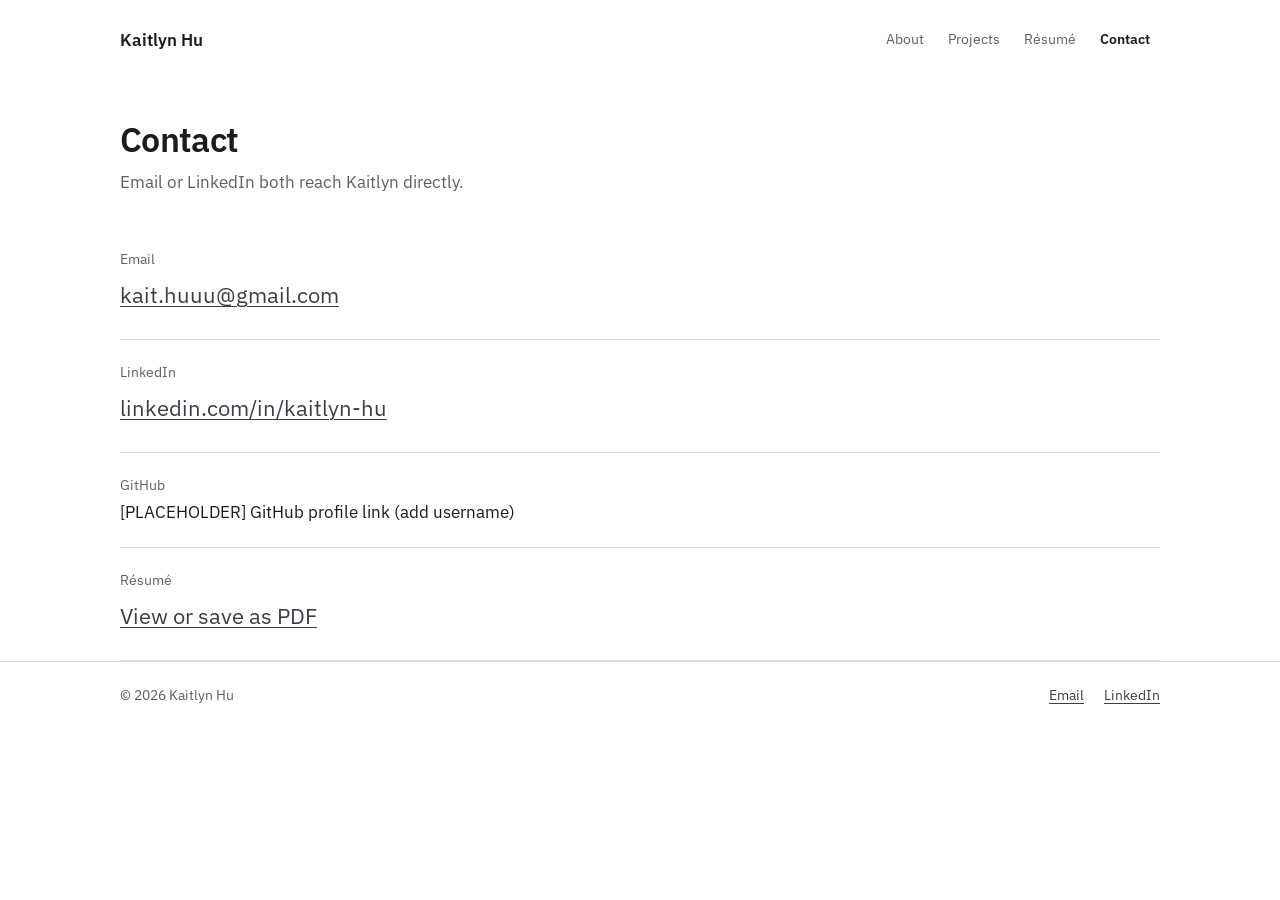
==== contact.html @ c2bc8e2d "Add files via upload" ====
<!doctype html>
<html lang="en">
<head>
  <meta charset="utf-8">
  <meta name="viewport" content="width=device-width, initial-scale=1">
  <title>Contact — Kaitlyn Hu</title>
  <meta name="description" content="Contact Kaitlyn Hu by email or LinkedIn.">
  <meta name="theme-color" content="#FFFFFF">
  <meta property="og:title" content="Kaitlyn Hu — Business Analyst">
  <meta property="og:description" content="Enterprise risk management, risk assessment and business intelligence. Power BI, Excel/VBA, SAS, R.">
  <meta property="og:type" content="website">
  <meta property="og:image" content="./photo.jpg">
  <link rel="icon" href="data:image/svg+xml,%3Csvg xmlns='http://www.w3.org/2000/svg' viewBox='0 0 64 64'%3E%3Crect width='64' height='64' fill='%2315171C'/%3E%3Ctext x='32' y='42' font-family='Arial,sans-serif' font-size='28' font-weight='700' fill='white' text-anchor='middle'%3EKH%3C/text%3E%3C/svg%3E">
  <link rel="preconnect" href="https://fonts.googleapis.com">
  <link rel="preconnect" href="https://fonts.gstatic.com" crossorigin>
  <link href="https://fonts.googleapis.com/css2?family=IBM+Plex+Sans:wght@400;500;600&display=swap" rel="stylesheet">
  <link rel="stylesheet" href="./styles.css">
</head>
<body>
  <a class="skip" href="#main">Skip to content</a>

  <header class="site-header">
    <div class="wrap">
      <a class="wordmark" href="./index.html">Kaitlyn Hu</a>
      <nav class="site-nav" aria-label="Main">
        <a href="./about.html">About</a>
        <a href="./projects.html">Projects</a>
        <a href="./resume.html">Résumé</a>
        <a href="./contact.html" aria-current="page">Contact</a>
      </nav>
    </div>
  </header>

  <main id="main" class="wrap">

    <section class="page-title" aria-labelledby="c-h">
      <h1 id="c-h">Contact</h1>
      <p>Email or LinkedIn both reach Kaitlyn directly.</p>
      <ul class="contact-list">
        <li><span class="label">Email</span><a href="mailto:kait.huuu@gmail.com">kait.huuu@gmail.com</a></li>
        <li><span class="label">LinkedIn</span><a href="https://www.linkedin.com/in/kaitlyn-hu/">linkedin.com/in/kaitlyn-hu</a></li>
        <li><span class="label">GitHub</span><span>[PLACEHOLDER] GitHub profile link (add username)</span></li>
        <li><span class="label">Résumé</span><a href="./resume.html">View or save as PDF</a></li>
      </ul>
    </section>
  </main>

  <footer class="site-footer">
    <div class="wrap">
      <span>© 2026 Kaitlyn Hu</span>
      <nav class="footer-links" aria-label="Contact"><a href="mailto:kait.huuu@gmail.com">Email</a><a href="https://www.linkedin.com/in/kaitlyn-hu/">LinkedIn</a></nav>
    </div>
  </footer>
</body>
</html>
---- styles.css ----
/* =========================================================
   Kaitlyn Hu — portfolio styles
   Order: 1) design tokens  2) base  3) layout  4) components
   5) the "Used where?" filter  6) résumé + print
   ========================================================= */

/* ---------- 1. Design tokens ----------
   Every color and size lives here, so a change in one place
   changes the whole site. */
:root {
  --ground:  #FFFFFF;  /* page background */
  --surface: #F3F2EF;  /* quiet warm-gray panels (tool bar, résumé sheet edge) */
  --ink:     #1A1C20;  /* main text */
  --muted:   #5B6068;  /* secondary text; about 6.4:1 contrast on white */
  --rule:    #DDDBD6;  /* thin dividers */
  --accent:  #3A3F47;  /* graphite: links + the selected tool only; about 10:1 on white (neutral palette, Oct 29) */
  --accent-tint: #E9E7E2; /* warm-gray highlight behind a matching bullet */

  /* Five type sizes, clearly far apart */
  --t-xs: 14px;
  --t-s:  17px;
  --t-m:  22px;
  --t-l:  34px;
  --t-xl: 56px;

  --font: "IBM Plex Sans", system-ui, -apple-system, "Segoe UI", sans-serif;
  --page: 1120px;      /* max content width */
  --gutter: 20px;      /* side padding on phones */
}

/* ---------- 2. Base ---------- */
*, *::before, *::after { box-sizing: border-box; }

html { -webkit-text-size-adjust: 100%; }

body {
  margin: 0;
  background: var(--ground);
  color: var(--ink);
  font-family: var(--font);
  font-size: var(--t-s);
  line-height: 1.55;
  caret-color: var(--accent);
}

/* Dates and numbers line up in columns */
time, .num { font-variant-numeric: tabular-nums; }

::selection { background: var(--accent); color: #fff; }

h1, h2, h3 { line-height: 1.15; margin: 0; font-weight: 600; }
p { margin: 0; }

a { color: var(--accent); text-underline-offset: 3px; text-decoration-thickness: 1px; }
a:hover { text-decoration-thickness: 2px; }

/* Keyboard users always see where they are */
:focus-visible { outline: 2px solid var(--accent); outline-offset: 3px; }

img { max-width: 100%; height: auto; display: block; }

ul { padding-left: 1.1em; margin: 0; }

.skip {
  position: absolute; left: -9999px;
}
.skip:focus { left: var(--gutter); top: 8px; background: var(--ground); padding: 8px 12px; z-index: 10; }

/* ---------- 3. Layout ---------- */
.wrap {
  max-width: var(--page);
  margin: 0 auto;
  padding: 0 var(--gutter);
}

.site-header .wrap {
  display: flex;
  flex-wrap: wrap;
  align-items: center;
  justify-content: space-between;
  gap: 4px 24px;
  padding-top: 18px;
  padding-bottom: 18px;
}

.wordmark {
  display: inline-flex;
  align-items: center;
  min-height: 44px;
  font-weight: 600;
  font-size: var(--t-s);
  color: var(--ink);
  text-decoration: none;
}

.site-nav { display: flex; flex-wrap: wrap; gap: 0 4px; }
.site-nav a {
  display: inline-flex;
  align-items: center;
  min-height: 44px;           /* comfortable touch target */
  padding: 0 10px;
  color: var(--muted);
  text-decoration: none;
  font-size: var(--t-xs);
}
.site-nav a:hover { color: var(--ink); }
.site-nav a[aria-current="page"] { color: var(--ink); font-weight: 600; }

main { padding-bottom: 96px; }

section { padding-top: 72px; }

.section-head {
  display: flex;
  flex-wrap: wrap;
  align-items: baseline;
  justify-content: space-between;
  gap: 8px 24px;
  padding-bottom: 16px;
  border-bottom: 1px solid var(--ink);
}
.section-head h2 { font-size: var(--t-l); letter-spacing: -0.01em; }
.section-head p { color: var(--muted); font-size: var(--t-xs); }

.site-footer {
  border-top: 1px solid var(--rule);
  color: var(--muted);
  font-size: var(--t-xs);
}
.site-footer .wrap {
  display: flex; flex-wrap: wrap; justify-content: space-between; gap: 8px 24px;
  padding-top: 12px; padding-bottom: 32px; align-items: center;
}
.footer-links { display: flex; gap: 20px; }
.footer-links a { display: inline-flex; align-items: center; min-height: 44px; }

/* ---------- 4. Components ---------- */

/* Hero: the photo is the biggest thing on the first screen */
.hero {
  display: grid;
  gap: 28px;
  padding-top: 8px;
}
.hero-photo { margin: 0; }
.hero-photo img {
  width: 100%;
  aspect-ratio: 1 / 1;        /* square on phones so the name is still near the top */
  object-fit: cover;
  object-position: 50% 22%;   /* keep the face in frame when cropped */
  border: 1px solid var(--rule);
  background: var(--surface);
}
.hero h1 {
  font-size: var(--t-l);
  letter-spacing: -0.02em;
}
.role { font-size: var(--t-m); color: var(--muted); margin-top: 6px; }
.lede { font-size: var(--t-m); margin-top: 24px; max-width: 30em; line-height: 1.4; }

.facts {
  display: grid;
  gap: 14px;
  margin: 32px 0 0;
  padding: 0;
}
.facts div { display: grid; gap: 2px; align-content: start; }
.facts dt { font-size: var(--t-xs); color: var(--muted); }
.facts dd { margin: 0; }

.actions { display: flex; flex-wrap: wrap; gap: 12px; margin-top: 32px; }

.btn {
  display: inline-flex;
  align-items: center;
  min-height: 48px;
  padding: 0 22px;
  border: 1px solid var(--ink);
  border-radius: 999px;       /* fully round, on purpose; nothing else is rounded */
  font: inherit;
  font-size: var(--t-s);
  font-weight: 500;
  text-decoration: none;
  cursor: pointer;
  background: var(--ground);
  color: var(--ink);
}
.btn:hover { background: var(--surface); }
.btn.primary { background: var(--ink); color: #fff; }
.btn.primary:hover { background: var(--accent); }

/* Experience / project rows */
.list { list-style: none; padding: 0; margin: 0; }

.item { border-bottom: 1px solid var(--rule); }

.item summary {
  list-style: none;
  cursor: pointer;
  display: grid;
  grid-template-columns: 1fr auto;
  gap: 4px 16px;
  padding: 22px 0;
  min-height: 44px;
}
.item summary::-webkit-details-marker { display: none; }

.item .org { font-size: var(--t-m); font-weight: 600; }
.item .title { color: var(--ink); grid-column: 1 / -1; }
.item time, .item .when { color: var(--muted); font-size: var(--t-xs); white-space: nowrap; align-self: baseline; }
.item .result { color: var(--muted); grid-column: 1 / -1; max-width: 46em; }

/* The "+" / "–" that tells you a row opens */
.item .toggle {
  grid-column: 1 / -1;
  font-size: var(--t-xs);
  color: var(--accent);
  margin-top: 6px;
}
.item .toggle::after { content: "Show details"; }
.item details[open] .toggle::after { content: "Hide details"; }

.item .body { padding: 0 0 26px; max-width: 46em; }
.item .body li { margin-bottom: 10px; }
.item .where { color: var(--muted); font-size: var(--t-xs); margin-bottom: 12px; }

.tags { display: flex; flex-wrap: wrap; gap: 6px; margin-top: 14px; padding: 0; list-style: none; }
.tags li {
  font-size: var(--t-xs);
  color: var(--muted);
  border: 1px solid var(--rule);
  padding: 2px 10px;
  border-radius: 999px;
}

/* Two-column text blocks (education, about) */
.split { display: grid; gap: 28px; padding-top: 24px; }
.split h3 { font-size: var(--t-m); }
.split .sub { color: var(--muted); margin-top: 4px; }
.plain-list { list-style: none; padding: 0; }
.plain-list li { padding: 10px 0; border-bottom: 1px solid var(--rule); }
.plain-list li:last-child { border-bottom: 0; }
.plain-list .muted { color: var(--muted); }

.more { margin-top: 16px; font-size: var(--t-s); }
.tap { display: inline-block; padding: 11px 0; }

/* About page photo */
.about-head { display: grid; gap: 28px; align-items: start; }
.about-head img {
  width: 100%;
  max-width: 320px;
  aspect-ratio: 4 / 5;
  object-fit: cover;
  border: 1px solid var(--rule);
}
.about-head h1 { font-size: var(--t-l); letter-spacing: -0.02em; }
.summary { font-size: var(--t-m); line-height: 1.45; margin-top: 20px; max-width: 32em; }
.source-note { color: var(--muted); font-size: var(--t-xs); margin-top: 12px; }

/* Page title for inner pages */
.page-title { padding-top: 40px; }
.page-title h1 { font-size: var(--t-l); letter-spacing: -0.02em; }
.page-title p { color: var(--muted); margin-top: 10px; max-width: 36em; }

/* Contact */
.contact-list { list-style: none; padding: 0; margin: 32px 0 0; }
.contact-list li { padding: 22px 0; border-bottom: 1px solid var(--rule); display: grid; gap: 2px; }
.contact-list .label { color: var(--muted); font-size: var(--t-xs); }
.contact-list a { font-size: var(--t-m); word-break: break-word; display: inline-block; padding: 5px 0; }

/* ---------- 5. "Used where?" filter ---------- */
.tool-bar {
  background: var(--surface);
  padding: 24px;
  margin-top: 24px;
}
.tool-bar p.hint { color: var(--muted); font-size: var(--t-xs); }
.tools { display: flex; flex-wrap: wrap; gap: 8px; margin-top: 14px; }

.tool {
  white-space: nowrap;
  min-height: 44px;
  padding: 0 18px;
  border: 1px solid var(--rule);
  border-radius: 999px;
  background: var(--ground);
  color: var(--ink);
  font: inherit;
  font-size: var(--t-s);
  cursor: pointer;
}
.tool:hover { border-color: var(--ink); }
.tool[aria-pressed="true"] { background: var(--accent); border-color: var(--accent); color: #fff; }

.tool.clear { color: var(--muted); border-style: dashed; }
.tool.clear[hidden] { display: none; }

.filter-status { display: none; }
.filtering .filter-status {
  display: flex; flex-wrap: wrap; align-items: center; gap: 4px 16px;
  position: fixed; left: 0; right: 0; bottom: 0; z-index: 5;
  padding: 10px var(--gutter) calc(10px + env(safe-area-inset-bottom));
  background: var(--ink); color: #fff;
}
.status { font-size: var(--t-s); flex: 1 1 auto; }
.jump { color: #fff; display: inline-flex; align-items: center; min-height: 44px; font-weight: 500; }
.filtering .filter-status .tool.clear { margin: 0; background: transparent; color: #fff; border: 1px solid #fff; border-style: solid; }
.filtering main { padding-bottom: 140px; }
/* Skill groups: a small gray label above each row of buttons */
.group-label { font-size: var(--t-xs); color: var(--muted); margin-top: 22px; }
.group-label.first { margin-top: 0; }
/* Skills with no résumé bullet to point to: plain text, clearly not buttons */
.chips { display: flex; flex-wrap: wrap; gap: 6px 18px; list-style: none; padding: 0; margin: 12px 0 0; }
.chips li { font-size: var(--t-xs); color: var(--ink); }

/* When a tool is picked: non-matching rows fade, matching bullets get a tint.
   No animation: the brief asked for motion "None". */
/* Non-matching rows stay readable (muted gray passes 4.5:1); they just step back */
.filtering .item.dim .org,
.filtering .item.dim .title { color: var(--muted); font-weight: 400; }
.filtering .item:not(.dim) .org { color: var(--accent); }
.filtering li.hit { background: var(--accent-tint); box-shadow: -6px 0 0 var(--accent-tint), 6px 0 0 var(--accent-tint); }
.filtering .tags li.hit { background: var(--accent); color: #fff; border-color: var(--accent); box-shadow: none; }

/* ---------- 6. Résumé page ----------
   The sheet copies the original one-page résumé: Times New Roman,
   bold capital headings, round bullets, letter-size page. */
.resume-actions { display: flex; flex-wrap: wrap; gap: 12px; justify-content: space-between; align-items: center; padding-top: 32px; max-width: 8.5in; margin: 0 auto; }
.resume-buttons { display: flex; flex-wrap: wrap; gap: 12px; }  /* keeps the PDF note and print button side by side */

.sheet {
  max-width: 8.5in;                /* US letter width */
  margin: 24px auto 0;
  padding: 0.4in 0.5in 0.4in;      /* same white margins as the original */
  background: #fff;
  border: 1px solid var(--rule);
  font-family: "Times New Roman", Times, "Liberation Serif", serif;
  font-size: 10pt;
  line-height: 1.17;
  color: #000;
}
.sheet h1.r-name { text-align: center; font-size: 22pt; font-weight: 700; letter-spacing: 0.01em; }
.sheet .r-contact { text-align: center; margin-top: 2px; }
.sheet a { color: var(--accent); }
.sheet h2 { font-size: 12pt; font-weight: 700; margin: 10px 0 1px; }
.sheet p { margin: 0; }
.sheet ul { list-style: disc; padding-left: 0.45in; margin: 0 0 2px; }
.sheet li { margin: 0; padding-left: 0.08in; }

/* Phones: date on its own line so company names don't get squeezed; roomier tool panel */
@media (max-width: 599px) {
  .item summary { grid-template-columns: 1fr; }
  .item .when { grid-row: 2; }
  .tool-bar { padding: 20px 16px; }
}

/* Phones: let the sheet breathe instead of shrinking letter-size text */
@media (max-width: 600px) {
  .sheet { padding: 20px 16px; font-size: 15px; line-height: 1.35; }
  .sheet h1.r-name { font-size: 26px; }
  .sheet .r-contact { word-break: break-word; }
  .sheet ul { padding-left: 1.2em; }
  .sheet li { padding-left: 0; margin-bottom: 4px; }
}

/* ---------- Wider screens ---------- */
@media (min-width: 768px) {
  :root { --gutter: 40px; }
  .hero { grid-template-columns: 5fr 7fr; gap: 48px; align-items: center; padding-top: 24px; }
  .hero-photo img { aspect-ratio: 4 / 5; }
  .hero h1 { font-size: var(--t-xl); }
  .facts { gap: 16px; }
  .item summary { grid-template-columns: 1fr auto; }
  .split { grid-template-columns: 1fr 1fr; gap: 56px; }
  .about-head { grid-template-columns: 320px 1fr; gap: 56px; }
  .tool-bar { padding: 28px 32px; }
}

@media (min-width: 1200px) {
  .hero { grid-template-columns: 1fr 1.25fr; align-items: end; gap: 56px; }
  .facts { grid-template-columns: repeat(3, 1fr); gap: 24px; }
  .facts dd { font-size: var(--t-s); }
}

/* Print / Save as PDF: only the résumé sheet, on one letter page */
@page { size: letter; margin: 0; }
@media print {
  .site-header, .site-footer, .no-print { display: none !important; }
  html, body { background: #fff; }
  main { padding: 0 !important; max-width: none !important; }
  .sheet { border: 0; margin: 0; max-width: none; width: 8.5in; padding: 0.4in 0.5in 0.3in; font-size: 10pt; }
  .sheet a { color: var(--accent); }
}
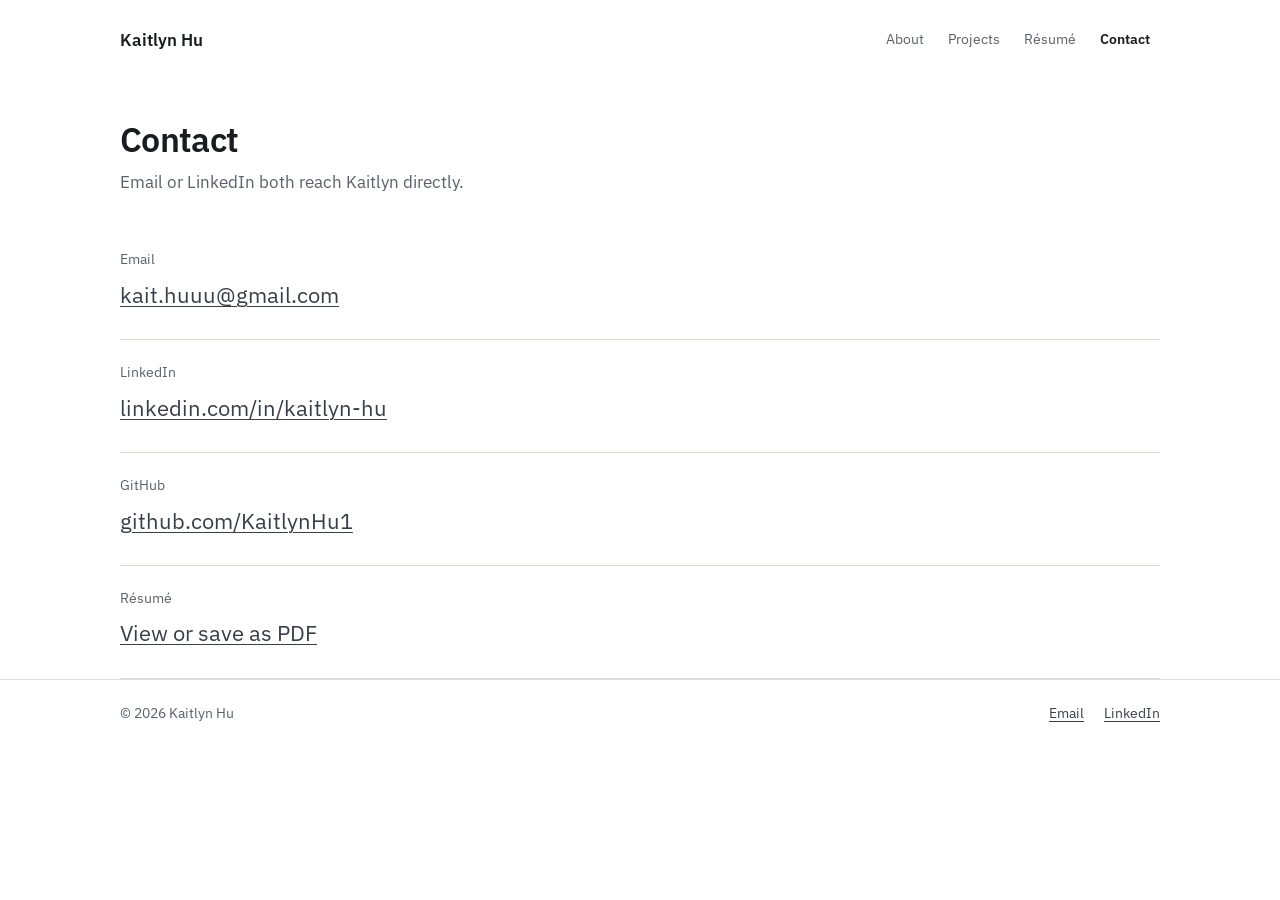
==== commit c55213a4: "Add files via upload" ====
--- a/contact.html
+++ b/contact.html
@@ -39,7 +39,7 @@
       <ul class="contact-list">
         <li><span class="label">Email</span><a href="mailto:kait.huuu@gmail.com">kait.huuu@gmail.com</a></li>
         <li><span class="label">LinkedIn</span><a href="https://www.linkedin.com/in/kaitlyn-hu/">linkedin.com/in/kaitlyn-hu</a></li>
-        <li><span class="label">GitHub</span><span>[PLACEHOLDER] GitHub profile link (add username)</span></li>
+        <li><span class="label">GitHub</span><a href="https://github.com/KaitlynHu1">github.com/KaitlynHu1</a></li>
         <li><span class="label">Résumé</span><a href="./resume.html">View or save as PDF</a></li>
       </ul>
     </section>
